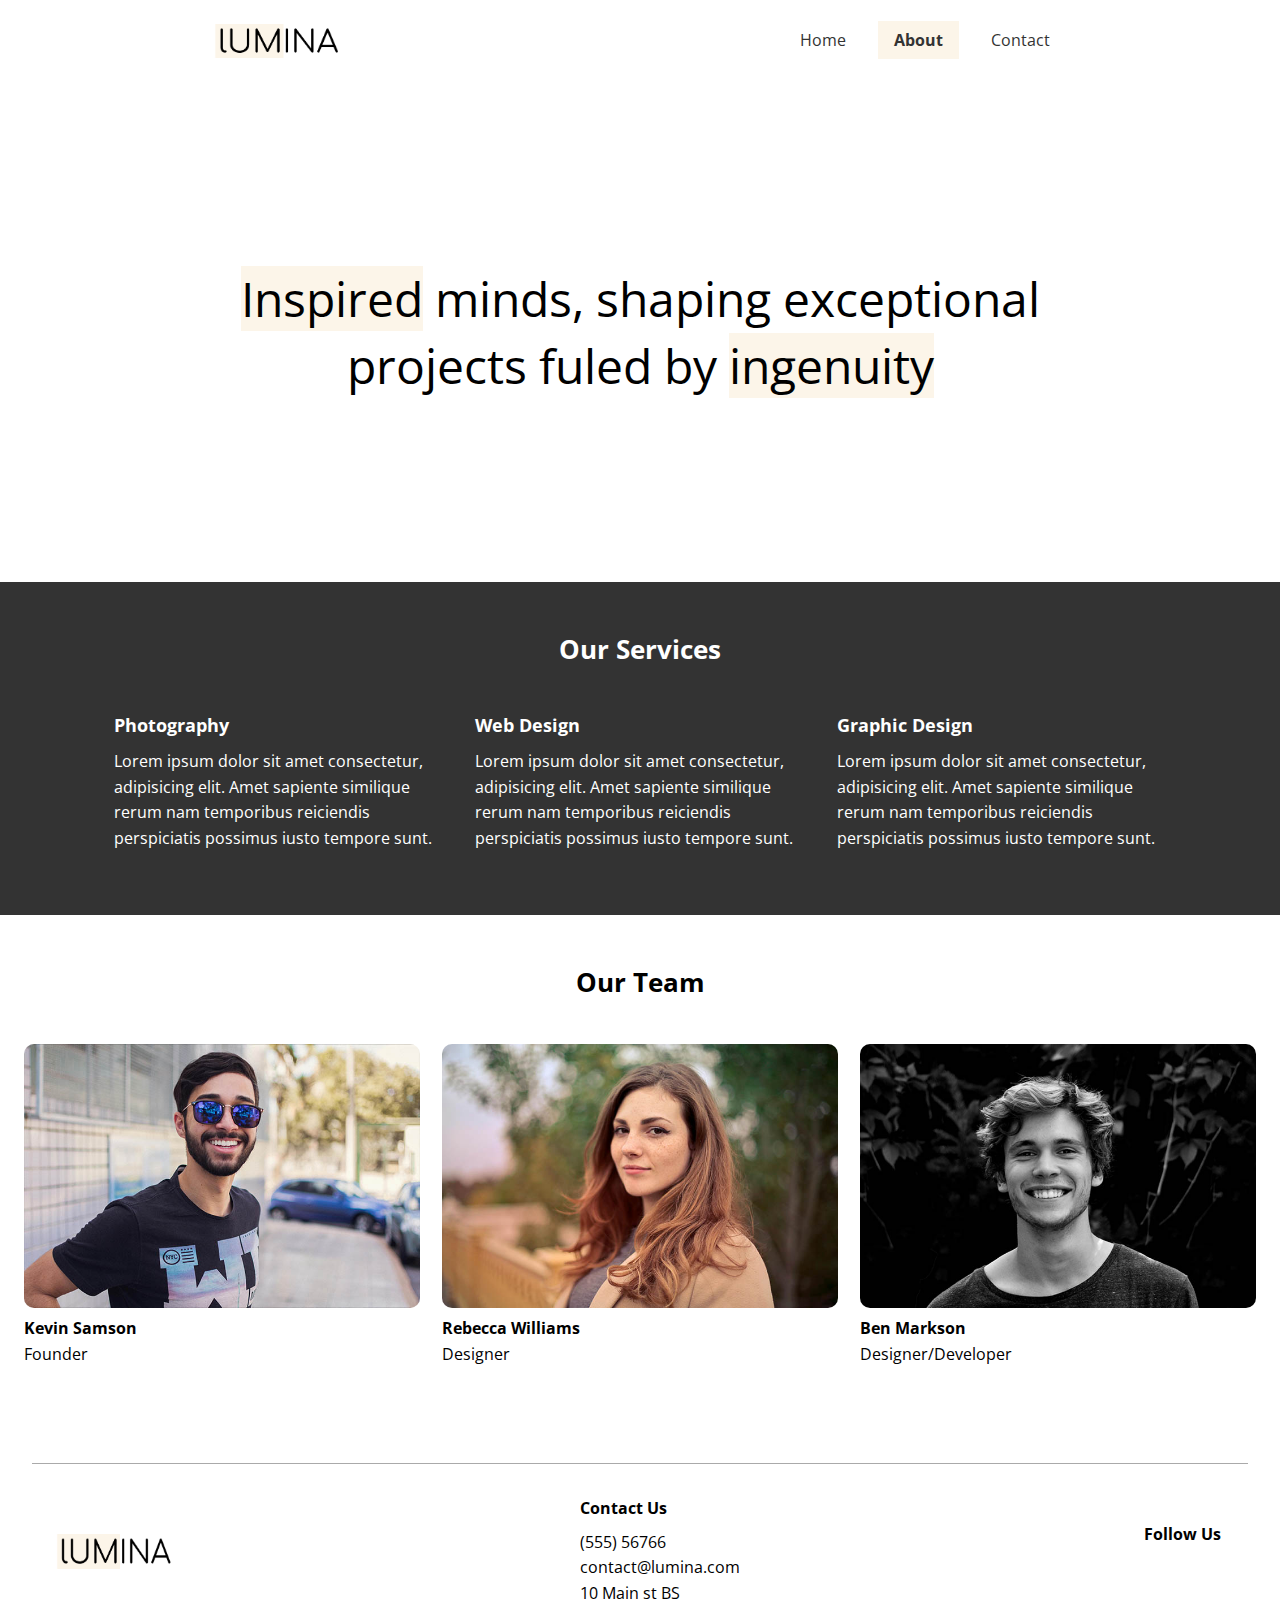
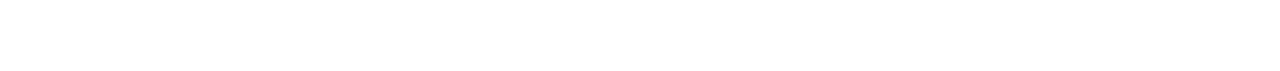
==== about.html @ 5a93fd78 "updates" ====
<!DOCTYPE html>
<html lang="en">
  <head>
    <meta charset="UTF-8" />
    <meta name="viewport" content="width=device-width, initial-scale=1.0" />
    <link rel="preconnect" href="https://fonts.googleapis.com" />
    <link rel="preconnect" href="https://fonts.gstatic.com" crossorigin />
    <link
      href="https://fonts.googleapis.com/css2?family=Open+Sans:ital,wght@0,300..800;1,300..800&display=swap"
      rel="stylesheet"
    />

    <link
      rel="stylesheet"
      href="https://cdnjs.cloudflare.com/ajax/libs/font-awesome/6.5.2/css/all.min.css"
      integrity="sha512-SnH5WK+bZxgPHs44uWIX+LLJAJ9/2PkPKZ5QiAj6Ta86w+fsb2TkcmfRyVX3pBnMFcV7oQPJkl9QevSCWr3W6A=="
      crossorigin="anonymous"
      referrerpolicy="no-referrer"
    />
    <link rel="stylesheet" href="styles.css" />
    <title>About Lumina</title>
  </head>
  <body>
    <header class="header">
      <div class="container container-sm header-flex">
        <img src="images/logo.png" alt="Lumina logo" class="logo" />

        <ul class="main-menu">
          <li><a href="/">Home</a></li>
          <li><a class="current" href="about.html">About</a></li>
          <li><a href="contact.html">Contact</a></li>
        </ul>
      </div>
    </header>

    <section class="hero">
      <div class="container container-sm">
        <h2>
          <span class="bg-primary">Inspired</span> minds, shaping exceptional
          projects fuled by <span class="bg-primary">ingenuity</span>
        </h2>
      </div>
    </section>

    <section class="services">
      <div class="container">
        <h2 class="section-heading">Our Services</h2>
        <div class="services-flex">
          <div class="service-item">
            <h4>Photography</h4>
            <p>
              Lorem ipsum dolor sit amet consectetur, adipisicing elit. Amet
              sapiente similique rerum nam temporibus reiciendis perspiciatis
              possimus iusto tempore sunt.
            </p>
          </div>

          <div class="service-item">
            <h4>Web Design</h4>
            <p>
              Lorem ipsum dolor sit amet consectetur, adipisicing elit. Amet
              sapiente similique rerum nam temporibus reiciendis perspiciatis
              possimus iusto tempore sunt.
            </p>
          </div>
          <div class="service-item">
            <h4>Graphic Design</h4>
            <p>
              Lorem ipsum dolor sit amet consectetur, adipisicing elit. Amet
              sapiente similique rerum nam temporibus reiciendis perspiciatis
              possimus iusto tempore sunt.
            </p>
          </div>
        </div>
      </div>
    </section>

    <section class="team">
      <div class="container container-lg">
        <h2 class="section-heading">Our Team</h2>
        <div class="team-flex">
          <div class="team-items">
            <img src="images/team1.jpg" alt="team" />
            <h4>Kevin Samson</h4>
            <p>Founder</p>
          </div>

          <div class="team-items">
            <img src="images/team2.jpg" alt="team" />
            <h4>Rebecca Williams</h4>
            <p>Designer</p>
          </div>
          <div class="team-items">
            <img src="images/team3.jpg" alt="team" />
            <h4>Ben Markson</h4>
            <p>Designer/Developer</p>
          </div>
        </div>
      </div>
    </section>

    <footer class="footer">
      <div class="containe footer-flex">
        <img src="images/logo.png" alt="logo" />
        <div class="contact">
          <h4>Contact Us</h4>
          <ul>
            <li>(555) 56766</li>
            <li>contact@lumina.com</li>
            <li>10 Main st BS</li>
          </ul>
        </div>

        <div class="social">
          <h4>Follow Us</h4>
          <a href="#">
            <i class="fab fa-facebook fa-2x"></i>
          </a>
          <a href="#">
            <i class="fa-brands fa-x-twitter fa-2x"></i>
          </a>
          <a href="#">
            <i class="fab fa-instagram fa-2x"></i>
          </a>
          <a href="#">
            <i class="fab fa-pinterest fa-2x"></i>
          </a>
          <a href="#">
            <i class="fab fa-tumblr fa-2x"></i>
          </a>
        </div>
      </div>
    </footer>
  </body>
</html>
---- styles.css ----
* {
  padding: 0;
  margin: 0;
  box-sizing: border-box;
}

:root {
  --primary-color: #fcf5e9;
  --container-normal: 1100px;
  --container-narrow: 900px;
  --container-wide: 1400px;
}
body {
  font-family: "Open Sans", sans-serif;
  line-height: 1.6;
}

a {
  text-decoration: none;
  color: #333;
}

ul {
  list-style: none;
}

img {
  max-width: 100%;
}

.bg-primary {
  background: var(--primary-color);
}

.section-heading {
  font-size: 1.6rem;
  text-align: center;
  margin-bottom: 40px;
}

.container {
  max-width: var(--container-normal);
  margin: 0 auto;
  padding: 0 1.5rem;
}

.container-lg {
  max-width: var(--container-wide);
}

.container-sm {
  max-width: var(--container-narrow);
}

.header {
  margin: 1.5rem auto;
}
.header .logo {
  width: 130px;
}

.header .header-flex {
  display: flex;
  justify-content: space-between;
  align-items: center;
}

.header .main-menu {
  display: flex;
  gap: 1rem;
}

.header .main-menu a {
  padding: 0.5rem 1rem;
}

.header .main-menu a:hover {
  background: var(--primary-color);
}

.current {
  background: var(--primary-color);
  font-weight: bold;
}

.hero {
  height: 500px;
  display: flex;
  justify-content: center;
  align-items: center;
  text-align: center;
}

.hero h2 {
  font-size: 3rem;
  line-height: 1.4;
  font-weight: normal;
}

.gallery-flex {
  display: flex;
  justify-content: center;
  flex-wrap: wrap;
  gap: 20px;
}

.gallery-item {
  width: calc(33.333% - 20px);
  border-radius: 10px;
}

.gallery-item img {
  border-radius: 10px;
}

.gallery-item:hover {
  opacity: 0.9;
}

.footer {
  border-top: 1px solid #aaa;
  padding: 2rem 1.5rem;
  margin: 2rem;
}

.footer .footer-flex {
  display: flex;
  justify-content: space-between;
  align-items: center;
}

.footer .footer-flex img {
  width: 120px;
  height: 35px;
}

.footer h4 {
  font-size: 1rem;
  margin-bottom: 0.5rem;
}

.footer a {
  margin: 0.5rem;
}

.services {
  background: #333;
  color: white;
  padding: 3rem 0 4rem;
}

.services-flex {
  display: flex;
  gap: 2rem;
}

.service-item h4 {
  font-size: 1.1rem;
  margin-bottom: 10px;
}

.team {
  padding: 3rem 0 4rem;
}

.team-flex {
  display: flex;
  gap: 1.4rem;
}

.team img {
  border-radius: 10px;
}

@media (max-width: 768px) {
  .header .header-flex,
  .footer .footer-flex,
  .services .services-flex,
  .team .team-flex {
    flex-direction: column;
    gap: 1.5rem;
  }

  .hero {
    height: 300px;
  }

  .hero h2 {
    font-size: 1.8rem;
  }

  .gallery-item {
    width: calc(50% - 20px);
  }

  .footer .footer-flex {
    text-align: center;
  }
}
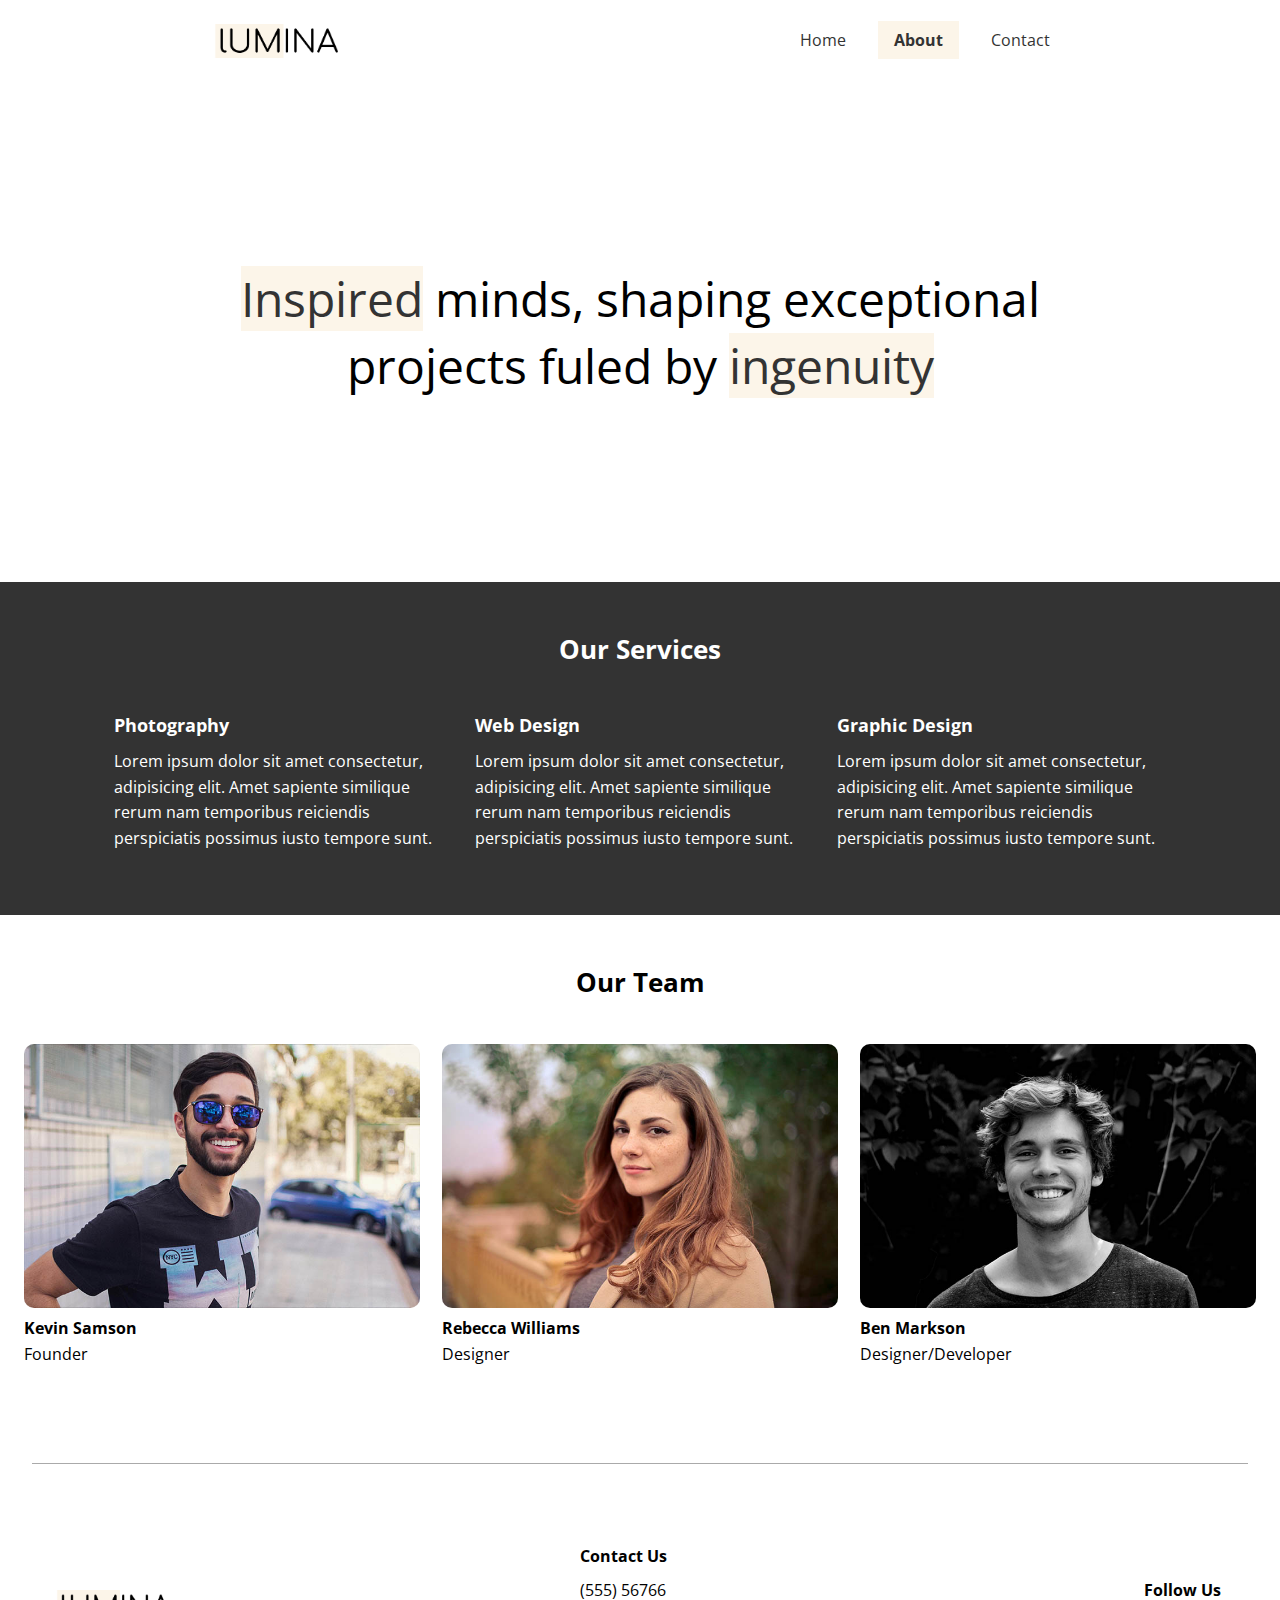
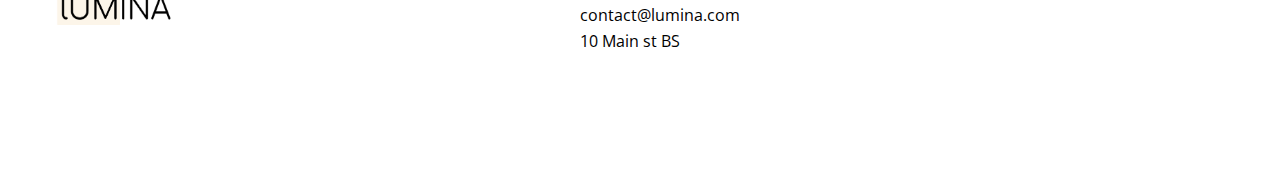
==== commit 9d22cd50: "update" ====
--- a/about.html
+++ b/about.html
@@ -42,7 +42,7 @@
       </div>
     </section>
 
-    <section class="services">
+    <section class="services bg-dark">
       <div class="container">
         <h2 class="section-heading">Our Services</h2>
         <div class="services-flex">
--- a/styles.css
+++ b/styles.css
@@ -6,6 +6,7 @@
 
 :root {
   --primary-color: #fcf5e9;
+  --bg-dark: #333;
   --container-normal: 1100px;
   --container-narrow: 900px;
   --container-wide: 1400px;
@@ -30,6 +31,27 @@
 
 .bg-primary {
   background: var(--primary-color);
+  color: #333;
+}
+
+.bg-dark {
+  background: var(--bg-dark);
+  color: white;
+}
+
+.btn {
+  display: inline-block;
+  padding: 1rem 2rem;
+  border: 1px solid #333;
+  background: transparent;
+  font-family: inherit;
+  font-size: inherit;
+  cursor: pointer;
+}
+
+.btn:hover {
+  background: #333;
+  color: #fff;
 }
 
 .section-heading {
@@ -52,6 +74,15 @@
   max-width: var(--container-narrow);
 }
 
+.visually-hidden {
+  clip: rect(0 0 0 0);
+  clip-path: inset(50%);
+  height: 1px;
+  overflow: hidden;
+  position: absolute;
+  white-space: nowrap;
+  width: 1px;
+}
 .header {
   margin: 1.5rem auto;
 }
@@ -144,8 +175,6 @@
 }
 
 .services {
-  background: #333;
-  color: white;
   padding: 3rem 0 4rem;
 }
 
@@ -170,6 +199,36 @@
 
 .team img {
   border-radius: 10px;
+}
+
+.contact {
+  padding: 3rem 0 4rem;
+}
+
+.contact p {
+  text-align: center;
+  margin-bottom: 2rem;
+}
+
+.form-group {
+  margin: 2rem;
+}
+
+.contact input,
+.contact textarea {
+  width: 100%;
+  font-family: inherit;
+  font-size: inherit;
+  padding-bottom: 1rem;
+}
+
+.contact textarea {
+  height: 200px;
+}
+
+.contact input:focus,
+.contact textarea:focus {
+  outline: 0;
 }
 
 @media (max-width: 768px) {
